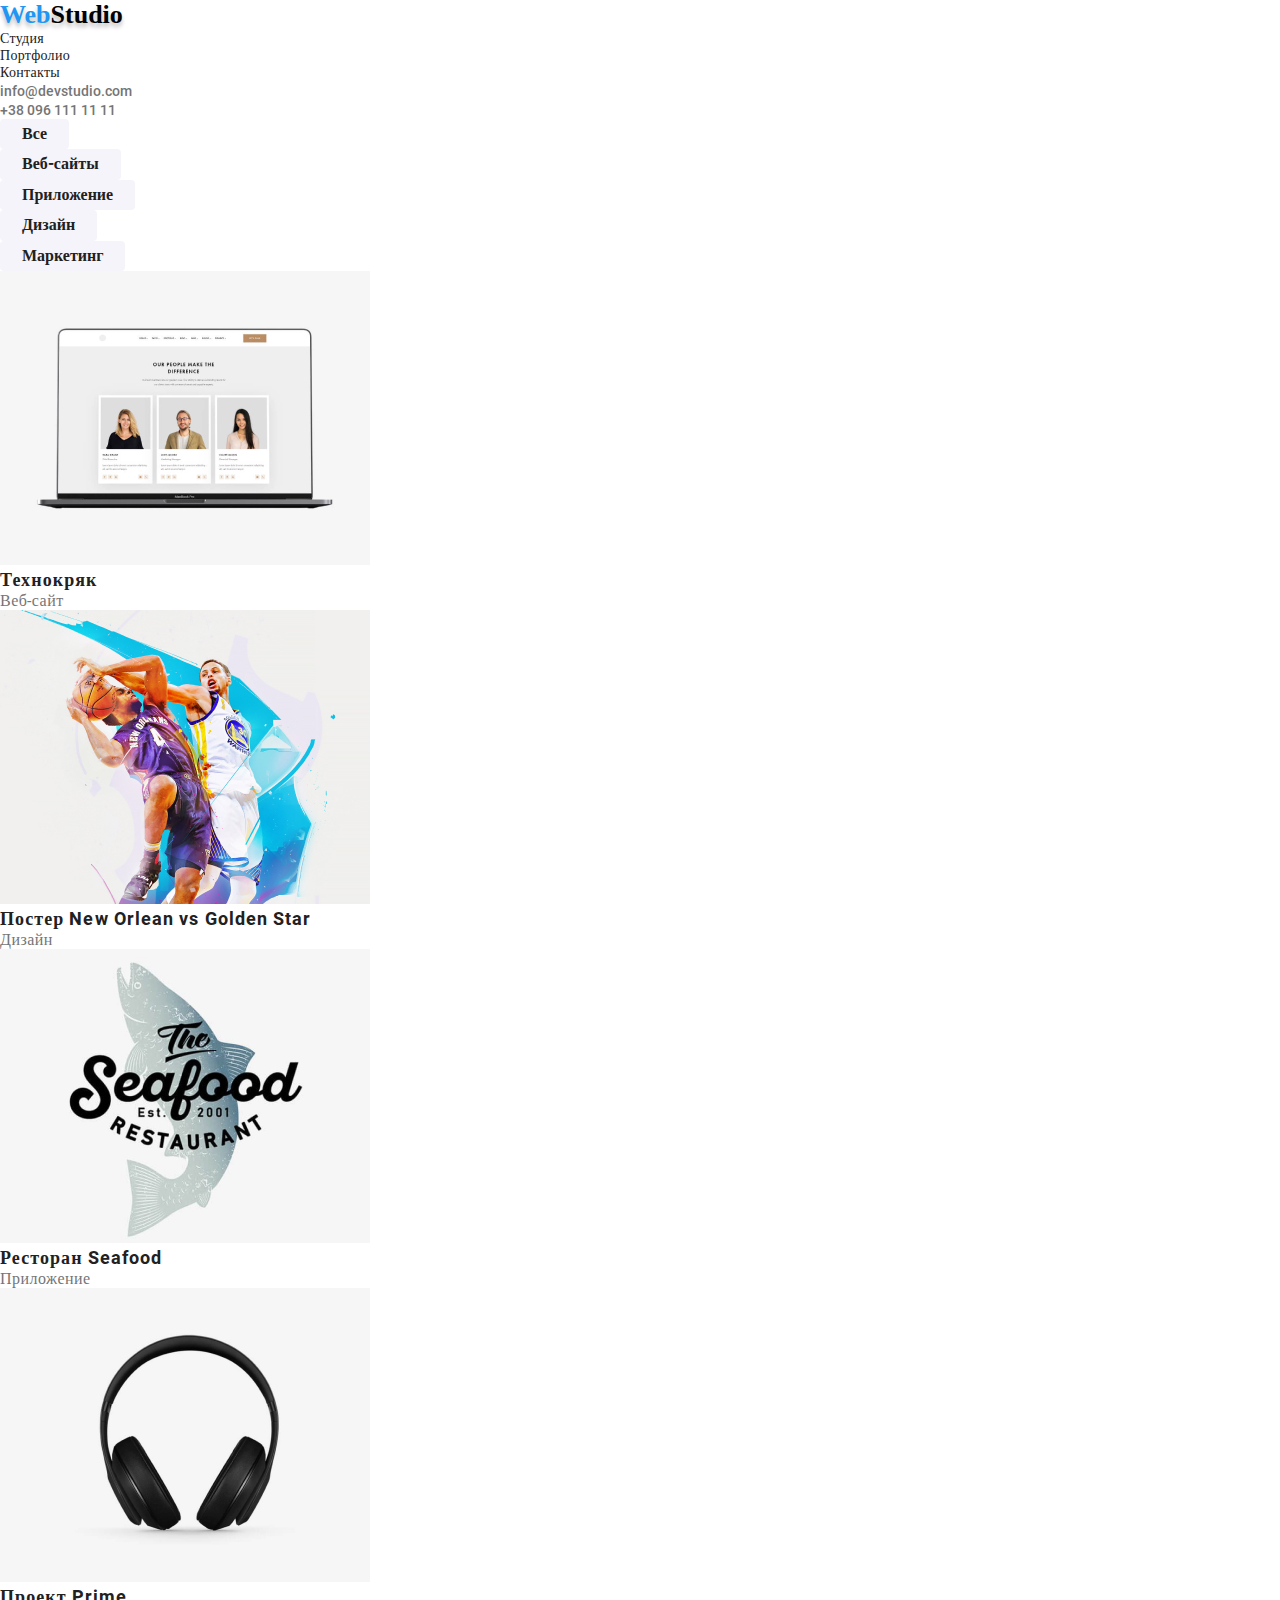
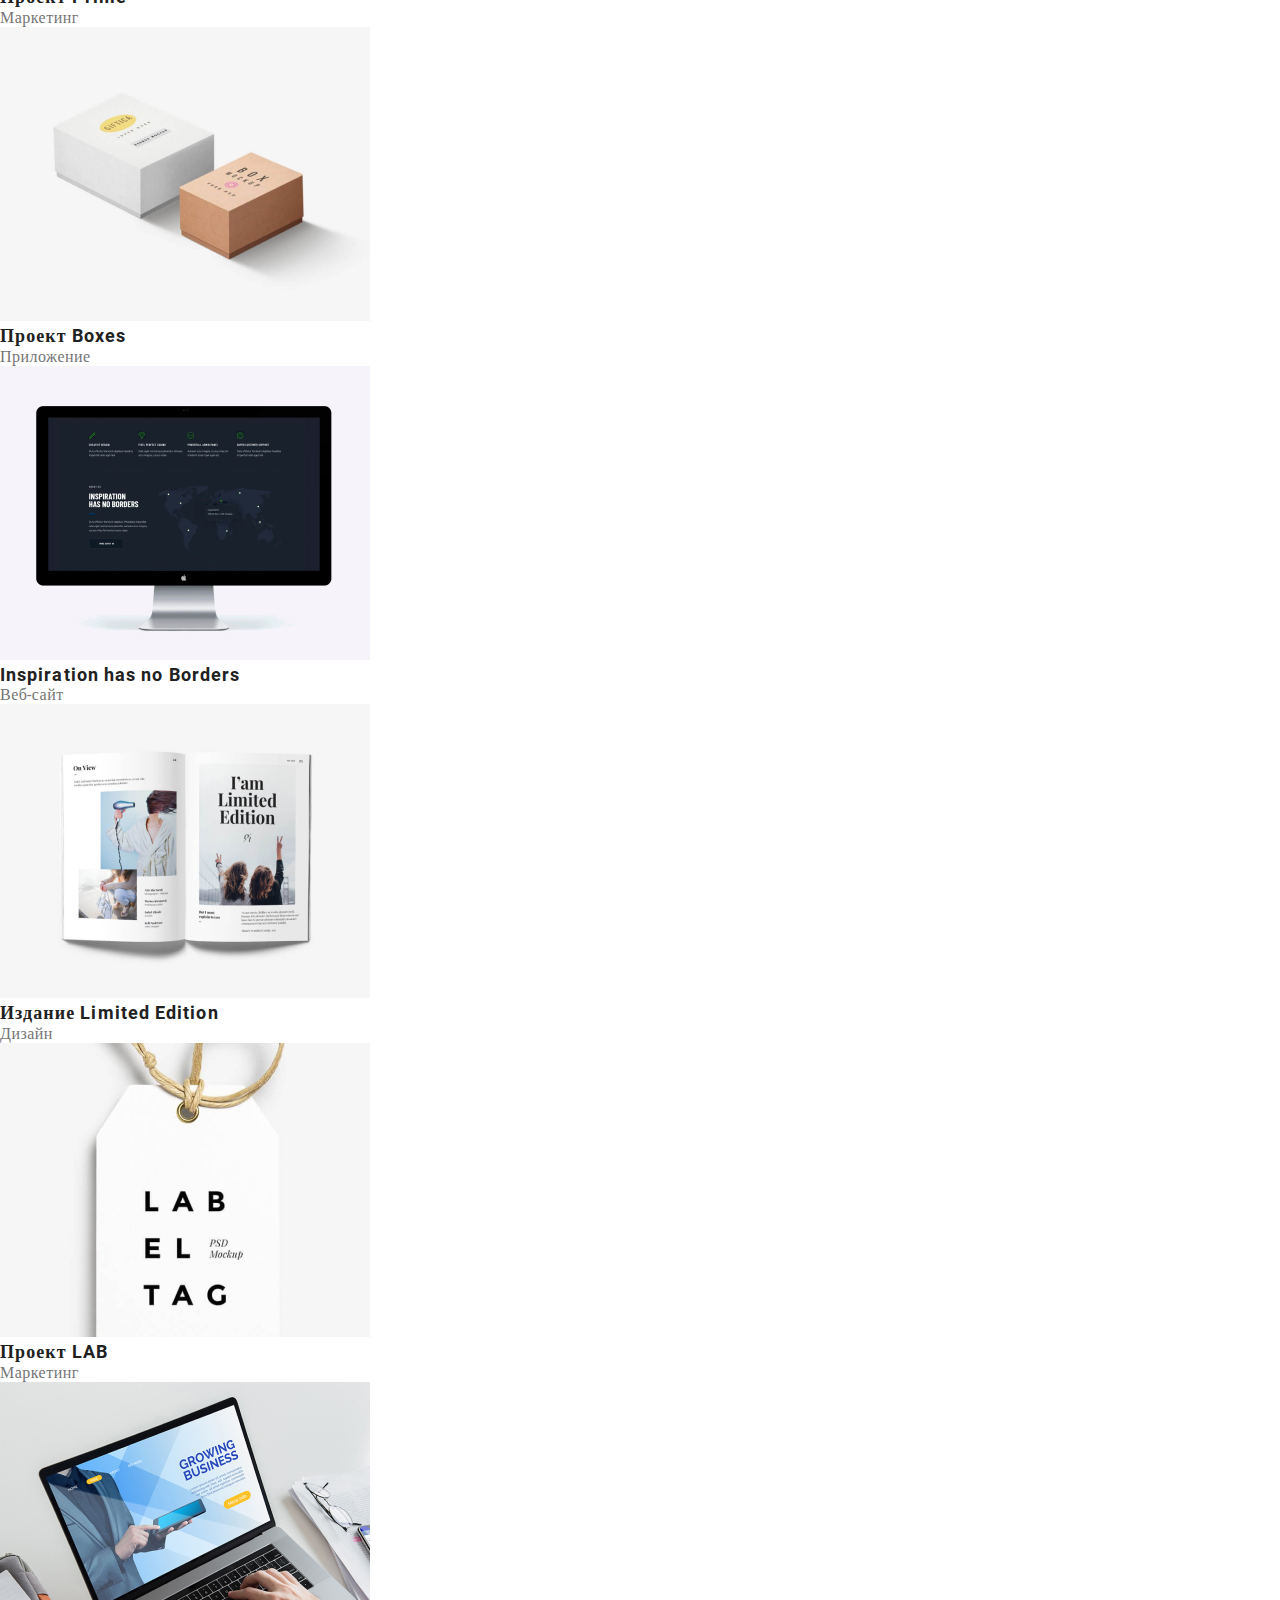
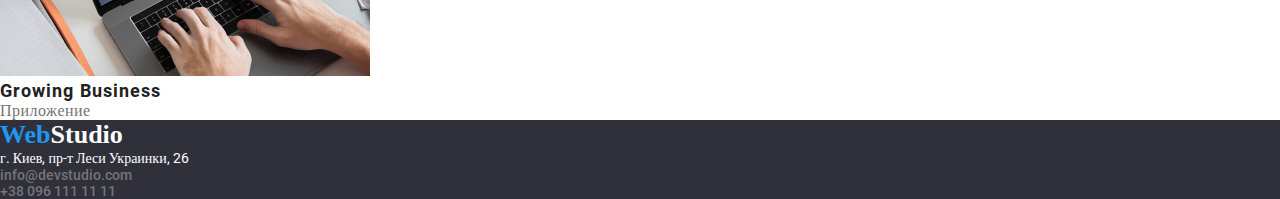
==== portfolio.html @ d51506f3 "Add HW2" ====
<!DOCTYPE html>
<html lang="ru">
	<head>
		<meta charset="UTF-8" />
		<meta name="viewport" content="width=device-width, initial-scale=1.0" />
		<title>Portfolio</title>
		<link rel="stylesheet" href="./css/normalize.css">
		<link rel="stylesheet" href="./css/styles.css">
	</head>
	<body>
		<!--Шапка-->
		<header class="header-content">
			<nav class="navigation">
				<a href="https://myaryhin0201.github.io/goit-markup-hw-02/" class="logo-title"><span class="logo">Web</span>Studio</a>
				<ul class="nav-list">
					<li><a href="https://myaryhin0201.github.io/goit-markup-hw-02/" class="nav-list-title">Студия</a></li>
					<li><a href="/portfolio.html" class="nav-list-title">Портфолио</a></li>
					<li><a href="https://myaryhin0201.github.io/goit-markup-hw-02/" class="nav-list-title">Контакты</a></li>
				</ul>
			</nav>
			<ul class="header-list">
				<li><a href="mailto:info@devstudio.com" class="header-list-contacts">info@devstudio.com</a></li>
				<li><a href="tel:+380961111111" class="header-list-contacts">+38 096 111 11 11</a></li>
			</ul>
		</header>
		<!--Главное-->
		<main class="main-portfolio">
            <section class="content-portfolio">
				<ul class="content-buttom">
					<ul>
						<li><button type="button" class="content-filter">Все</button></li>
						<li><button type="button" class="content-filter">Веб-сайты</button></li>
						<li><button type="button" class="content-filter">Приложение</button></li>
						<li><button type="button" class="content-filter">Дизайн</button></li>
						<li><button type="button" class="content-filter">Маркетинг</button></li>
					</ul>
				</ul>
            </section>
            <section class="example-work">
                <ul>
					<li><a href="https://myaryhin0201.github.io/goit-markup-hw-02/"><img src="./images/technokriak.jpg"
						 alt="Проект Технокряк" width="370"></a>
						<h2>Технокряк</h2>
						<p>Веб-сайт</p>
						</li>
					<li><a href="https://myaryhin0201.github.io/goit-markup-hw-02/"><img src="./images/goldenstar.jpg" 
						alt="Проект золотая звезда" width="370"></a>
						<h2>Постер New Orlean vs Golden Star</h2>
						<p>Дизайн</p>
					</li>
					<li><a href="https://myaryhin0201.github.io/goit-markup-hw-02/"><img src="./images/seafood.jpg" 
						alt="Проект Еда моря" width="370"></a>
						<h2>Ресторан Seafood</h2>
						<p>Приложение</p>
					</li>
					<li><a href="https://myaryhin0201.github.io/goit-markup-hw-02/"><img src="./images/prime.jpg" 
						alt="Проект простое число" width="370"></a>
						<h2>Проект Prime</h2>
						<p>Маркетинг</p>
					</li>
					<li><a href="https://myaryhin0201.github.io/goit-markup-hw-02/"><img src="./images/boxes.jpg" 
						alt="Проект коробки" width="370"></a>
						<h2>Проект Boxes</h2>
						<p>Приложение</p>
					</li>
					<li><a href="https://myaryhin0201.github.io/goit-markup-hw-02/"><img src="./images/bordersinspiration.jpg" 
						alt="Проект пограничное вдохновение" width="370"></a>
						<h2>Inspiration has no Borders</h2>
						<p>Веб-сайт</p>
					</li>
					<li><a href="https://myaryhin0201.github.io/goit-markup-hw-02/"><img src="./images/limitededition.jpg" 
						alt="Проект ограниченный выпуск" width="370"></a>
						<h2>Издание Limited Edition</h2>
						<p>Дизайн</p>
					</li>
					<li><a href="https://myaryhin0201.github.io/goit-markup-hw-02/"><img src="./images/lab.jpg" 
						alt="Проект Лаб" width="370"></a>
						<h2>Проект LAB</h2>
						<p>Маркетинг</p>
					</li>
					<li><a href="https://myaryhin0201.github.io/goit-markup-hw-02/"><img src="./images/growingbusiness.jpg" 
						alt="Проект растущий бизнес" width="370"></a>
						<h2>Growing Business</h2>
						<p>Приложение</p>
					</li>
                </ul>
            </section>
			
		</main>
		<!--Футер-->
		<footer class="footer">
			<a href="https://myaryhin0201.github.io/goit-markup-hw-02/" class="logo-title-footer"><span class="logo">Web</span>Studio</a>
			<address class="address">
				г. Киев, пр-т Леси Украинки, 26
			</address>
			<ul class="footer-list-contacts">
				<li><a href="mailto:info@devstudio.com" class="footer-list-contacts">info@devstudio.com</a></li>
				<li><a href="tel:+380961111111" class="footer-list-contacts">+38 096 111 11 11</a></li>
			</ul>
		</footer>
	</body>
</html>
---- css/styles.css ----
/* roboto-500 - latin */
@font-face {
    font-family: 'Roboto';
    font-style: normal;
    font-weight: 500;
    src: url('../fonts/roboto-v20-latin-500.eot'); /* IE9 Compat Modes */
    src: local('Roboto Medium'), local('Roboto-Medium'),
         url('../fonts/roboto-v20-latin-500.eot?#iefix') format('embedded-opentype'), /* IE6-IE8 */
         url('../fonts/roboto-v20-latin-500.woff2') format('woff2'), /* Super Modern Browsers */
         url('../fonts/roboto-v20-latin-500.woff') format('woff'), /* Modern Browsers */
         url('../fonts/roboto-v20-latin-500.ttf') format('truetype'), /* Safari, Android, iOS */
         url('../fonts/roboto-v20-latin-500.svg#Roboto') format('svg'); /* Legacy iOS */
}
  /* roboto-regular - latin */
  @font-face {
    font-family: 'Roboto';
    font-style: normal;
    font-weight: 400;
    src: url('../fonts/roboto-v20-latin-regular.eot'); /* IE9 Compat Modes */
    src: local('Roboto'), local('Roboto-Regular'),
         url('../fonts/roboto-v20-latin-regular.eot?#iefix') format('embedded-opentype'), /* IE6-IE8 */
         url('../fonts/roboto-v20-latin-regular.woff2') format('woff2'), /* Super Modern Browsers */
         url('../fonts/roboto-v20-latin-regular.woff') format('woff'), /* Modern Browsers */
         url('../fonts/roboto-v20-latin-regular.ttf') format('truetype'), /* Safari, Android, iOS */
         url('../fonts/roboto-v20-latin-regular.svg#Roboto') format('svg'); /* Legacy iOS */
}
  /* roboto-700 - latin */
  @font-face {
    font-family: 'Roboto';
    font-style: normal;
    font-weight: 700;
    src: url('../fonts/roboto-v20-latin-700.eot'); /* IE9 Compat Modes */
    src: local('Roboto Bold'), local('Roboto-Bold'),
         url('../fonts/roboto-v20-latin-700.eot?#iefix') format('embedded-opentype'), /* IE6-IE8 */
         url('../fonts/roboto-v20-latin-700.woff2') format('woff2'), /* Super Modern Browsers */
         url('../fonts/roboto-v20-latin-700.woff') format('woff'), /* Modern Browsers */
         url('../fonts/roboto-v20-latin-700.ttf') format('truetype'), /* Safari, Android, iOS */
         url('../fonts/roboto-v20-latin-700.svg#Roboto') format('svg'); /* Legacy iOS */
}
  /* roboto-900 - latin */
  @font-face {
    font-family: 'Roboto';
    font-style: normal;
    font-weight: 900;
    src: url('../fonts/roboto-v20-latin-900.eot'); /* IE9 Compat Modes */
    src: local('Roboto Black'), local('Roboto-Black'),
         url('../fonts/roboto-v20-latin-900.eot?#iefix') format('embedded-opentype'), /* IE6-IE8 */
         url('../fonts/roboto-v20-latin-900.woff2') format('woff2'), /* Super Modern Browsers */
         url('../fonts/roboto-v20-latin-900.woff') format('woff'), /* Modern Browsers */
         url('../fonts/roboto-v20-latin-900.ttf') format('truetype'), /* Safari, Android, iOS */
         url('../fonts/roboto-v20-latin-900.svg#Roboto') format('svg'); /* Legacy iOS */
} 
:root{
    --lightblue-color:#2196F3;
    --white-color:#FFFFFF;
    --gray-color:#757575;
    --main-color:#212121;
}
body { 
    font-family:'Roboto';
}

.logo-title {
    font-family: 'Raleway';
    text-shadow: 0px 4px 4px rgba(0, 0, 0, 0.25);
    color: #000000;
    font-weight: 700; 
    font-style:normal; 
    font-size: 26px;
}
.logo{
    font-family: 'Raleway';
    font-weight: 700;  
    font-size: 26px;
    font-style:normal;
    color:var(--lightblue-color);
}
.nav-list{
    font-weight: 500;
    font-size: 14px;
    font-style:normal;
    letter-spacing: 0.02em;
}
.nav-list-title {
    color: var(--main-color);
}
.nav-list-title:hover{
    color:var(--lightblue-color);
}
.header-list-contacts{
    font-style:normal;
    font-weight: 500;
    font-size: 14px;
    color: var(--gray-color);
}
.header-list-contacts:hover{
    color:var(--lightblue-color);
}
.main-section{
    background-color: #2F303A;
}
.main-section-title{
    color: var(--white-color);
    font-weight: 900;
    font-size: 44px;
    font-style:normal;
    letter-spacing: 0.1em;
}
.main-section-button{
    font-weight: 700;
    font-size: 16px;
    font-style:normal;
    background-color:var(--lightblue-color);
    color: var(--white-color);
    border: none;
    text-align: center;
    border-radius: 4px;
    padding: 10px 32px;
}
.main-section-button:hover{
    border-radius: 0px;
    padding: 11px 33px;
}
.container-about-title{
    display: none;
}
.container-about-list{
    list-style-type: none;
    font-size: 14px;
    font-style:normal;
    letter-spacing: 0.03em;
}
.container-about-list h3{
    font-weight: 700;
    font-style:normal;
    color: var(--main-color);
}
.container-about-list p{
    color: var(--gray-color);
    font-weight: 400;
    font-style:normal;
}
.container-wedoing-title{
    font-weight: 700;
    font-size: 36px;
    font-style:normal;
}
.container-wedoing-list{
    list-style-type: none;
}
.container-team{
    background-color: #F5F4FA;
}
.container-team-title{
    font-weight: 700;
    font-size: 36px;
    font-style:normal;
}
.container-team-list{
    letter-spacing: 0.03em;
}
.container-team-list h3{
    font-weight: 900;
    font-size: 16px;
    font-style:normal;
    color: var(--main-color);
}
.container-team-list p{
    font-weight: 400;
    font-size: 16px;
    font-style:normal;
    color: var(--gray-color);
}
.footer{
    background-color: #2F303A;
}
.address{
    color: var(--white-color);
    font-weight: 400;
    font-style:normal;
    font-size: 14px;
}
.logo-title-footer{
    font-family: 'Raleway';
    font-style:normal;
    color: var(--white-color);
    font-weight: 700;
    font-size: 26px;
}
.footer-list-contacts{
    font-style:normal;
    font-weight: 500;
    font-size: 14px;
    color: var(--gray-color);
}
.footer-list-contacts:hover{
    color:var(--lightblue-color);
}
.content-filter{
    font-weight: 700;
    font-size: 16px;
    font-style:normal;
    background-color: #F5F4FA;
    color: var(--main-color);
    border: none;
    text-align: center;
    border-radius: 4px;
    padding: 6px 22px;
}
.content-filter:hover{
    background-color: var(--lightblue-color);
    color: var(--white-color);
}
.example-work h2{
    font-style:normal;
    letter-spacing: 0.06em;
    font-weight: 700;
    font-size: 18px;
    color: var(--main-color);
}
.example-work p{
    font-style:normal;
    font-weight: 400;
    font-size: 16px;
    letter-spacing: 0.03em;
    color: var(--gray-color);
}
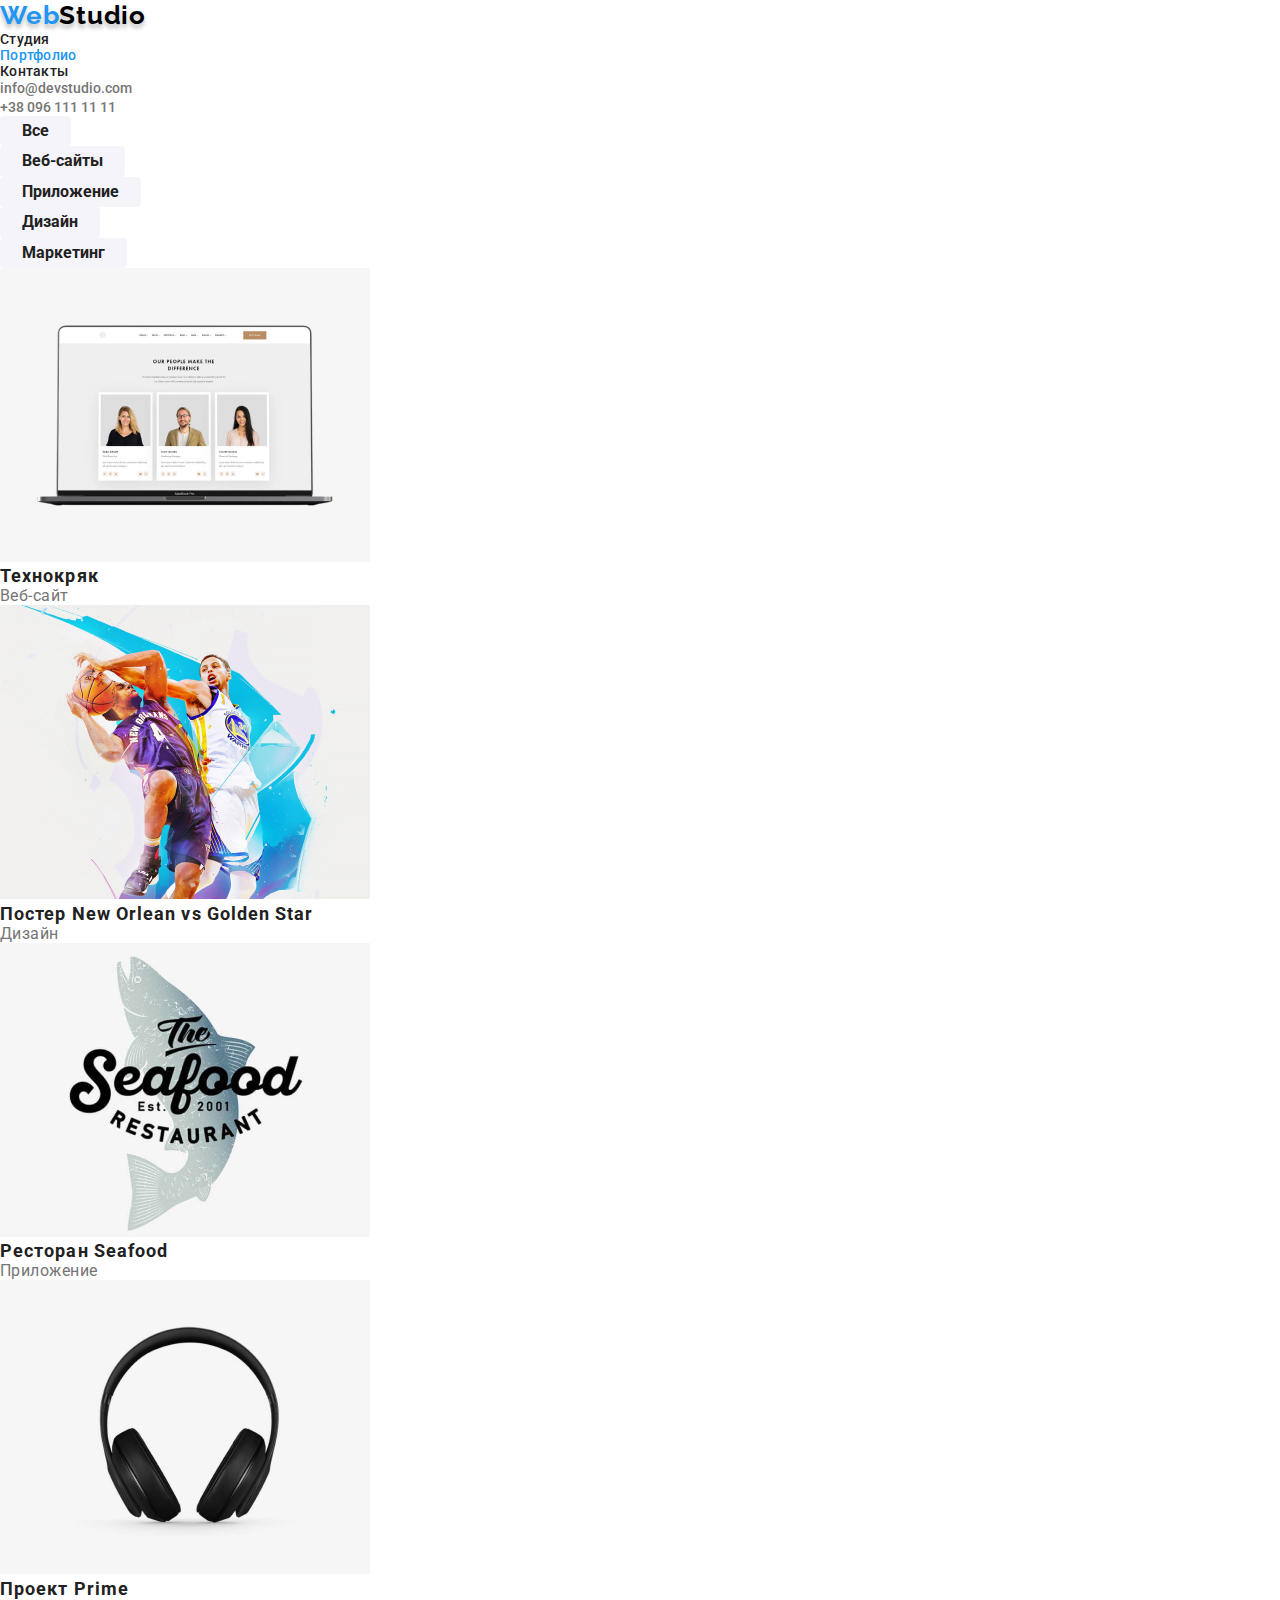
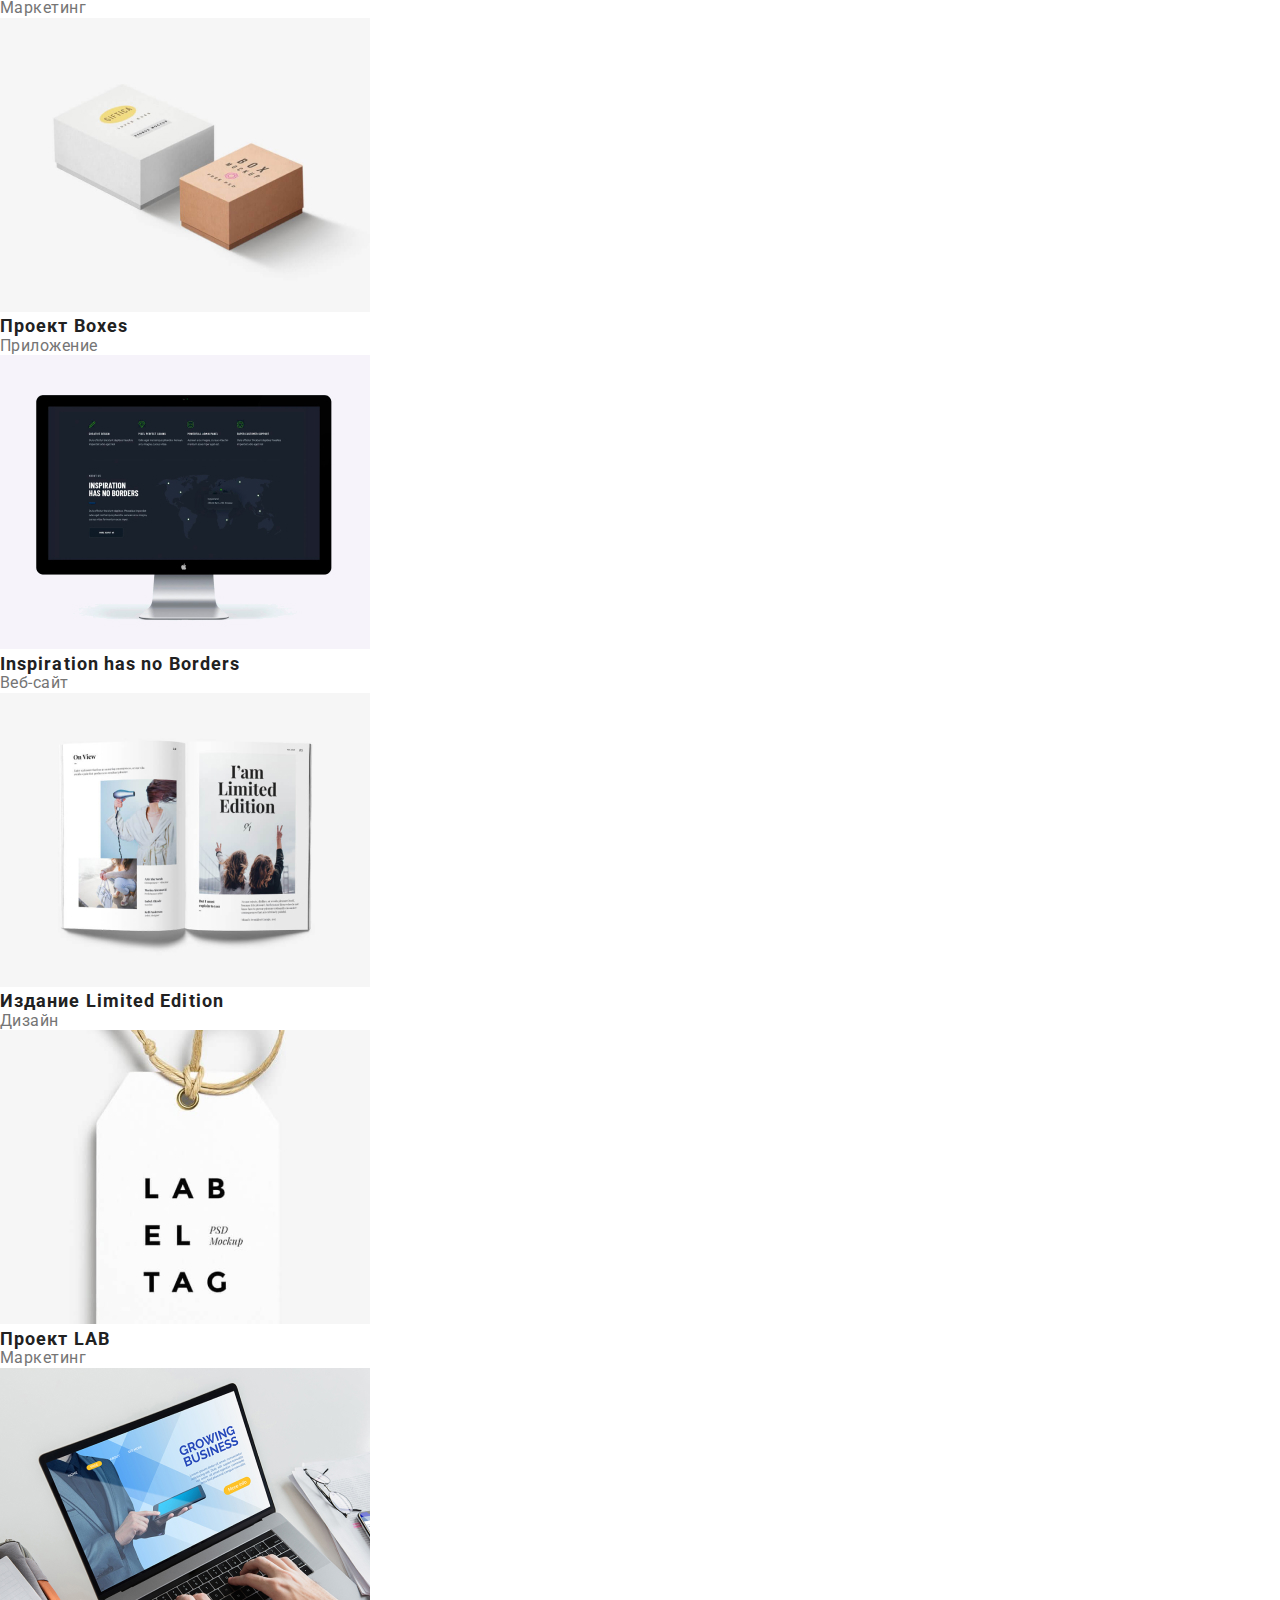
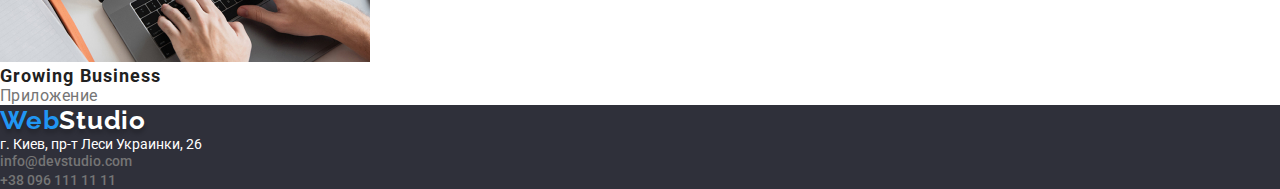
==== commit f772472c: "Add hw2" ====
--- a/portfolio.html
+++ b/portfolio.html
@@ -4,84 +4,112 @@
 		<meta charset="UTF-8" />
 		<meta name="viewport" content="width=device-width, initial-scale=1.0" />
 		<title>Portfolio</title>
+		<link rel="stylesheet" href="https://fonts.googleapis.com/css2?family=Raleway:wght@700&family=Roboto:wght@400;500;700;900&display=fallback">
 		<link rel="stylesheet" href="./css/normalize.css">
 		<link rel="stylesheet" href="./css/styles.css">
 	</head>
 	<body>
 		<!--Шапка-->
-		<header class="header-content">
-			<nav class="navigation">
+		<header>
+			<nav>
 				<a href="https://myaryhin0201.github.io/goit-markup-hw-02/" class="logo-title"><span class="logo">Web</span>Studio</a>
-				<ul class="nav-list">
-					<li><a href="https://myaryhin0201.github.io/goit-markup-hw-02/" class="nav-list-title">Студия</a></li>
-					<li><a href="/portfolio.html" class="nav-list-title">Портфолио</a></li>
-					<li><a href="https://myaryhin0201.github.io/goit-markup-hw-02/" class="nav-list-title">Контакты</a></li>
+				<ul class="site-nav">
+					<li><a href="./index.html" class="link">Студия</a></li>
+					<li><a href="./portfolio.html" class="link current">Портфолио</a></li>
+					<li><a href="./" class="link">Контакты</a></li>
 				</ul>
 			</nav>
-			<ul class="header-list">
-				<li><a href="mailto:info@devstudio.com" class="header-list-contacts">info@devstudio.com</a></li>
-				<li><a href="tel:+380961111111" class="header-list-contacts">+38 096 111 11 11</a></li>
+			<ul class="nav-list">
+				<li><a href="mailto:info@devstudio.com" class="contacts">info@devstudio.com</a></li>
+				<li><a href="tel:+380961111111" class="contacts">+38 096 111 11 11</a></li>
 			</ul>
 		</header>
 		<!--Главное-->
-		<main class="main-portfolio">
-            <section class="content-portfolio">
-				<ul class="content-buttom">
-					<ul>
-						<li><button type="button" class="content-filter">Все</button></li>
-						<li><button type="button" class="content-filter">Веб-сайты</button></li>
-						<li><button type="button" class="content-filter">Приложение</button></li>
-						<li><button type="button" class="content-filter">Дизайн</button></li>
-						<li><button type="button" class="content-filter">Маркетинг</button></li>
-					</ul>
+		<main>
+            <section class="section">
+				<h1 class="hidden-title">Портфолио фирмы</h1>
+				<ul class="filter">
+					<li><button type="button" class="button">Все</button></li>
+					<li><button type="button" class="button">Веб-сайты</button></li>
+					<li><button type="button" class="button">Приложение</button></li>
+					<li><button type="button" class="button">Дизайн</button></li>
+					<li><button type="button" class="button">Маркетинг</button></li>
 				</ul>
             </section>
-            <section class="example-work">
-                <ul>
+            <section class="section">
+                <ul class="work-list">
 					<li><a href="https://myaryhin0201.github.io/goit-markup-hw-02/"><img src="./images/technokriak.jpg"
-						 alt="Проект Технокряк" width="370"></a>
-						<h2>Технокряк</h2>
-						<p>Веб-сайт</p>
+						 alt="Проект Технокряк" width="370">
+							<h2 class="title">Технокряк</h2>
+							<p class="text">Веб-сайт</p>
+							<p class="text-onthe">Технокряк это современная площадка распространения коронавируса. Компании используют эту платформу 
+								для цифрового шпионажа и атак на защищённые сервера конкурентов</p>
+						</a>
 						</li>
 					<li><a href="https://myaryhin0201.github.io/goit-markup-hw-02/"><img src="./images/goldenstar.jpg" 
-						alt="Проект золотая звезда" width="370"></a>
-						<h2>Постер New Orlean vs Golden Star</h2>
-						<p>Дизайн</p>
+						alt="Проект золотая звезда" width="370">
+							<h2 class="title">Постер New Orlean vs Golden Star</h2>
+							<p class="text">Дизайн</p>
+							<p class="text-onthe">Технокряк это современная площадка распространения коронавируса. Компании используют эту платформу 
+								для цифрового шпионажа и атак на защищённые сервера конкурентов</p>
+						</a>
 					</li>
 					<li><a href="https://myaryhin0201.github.io/goit-markup-hw-02/"><img src="./images/seafood.jpg" 
-						alt="Проект Еда моря" width="370"></a>
-						<h2>Ресторан Seafood</h2>
-						<p>Приложение</p>
+						alt="Проект Еда моря" width="370">
+							<h2 class="title">Ресторан Seafood</h2>
+							<p class="text">Приложение</p>
+							<p class="text-onthe">Технокряк это современная площадка распространения коронавируса. Компании используют эту платформу 
+								для цифрового шпионажа и атак на защищённые сервера конкурентов</p>
+						</a>
 					</li>
 					<li><a href="https://myaryhin0201.github.io/goit-markup-hw-02/"><img src="./images/prime.jpg" 
-						alt="Проект простое число" width="370"></a>
-						<h2>Проект Prime</h2>
-						<p>Маркетинг</p>
+						alt="Проект простое число" width="370">
+						<h2 class="title">Проект Prime</h2>
+						<p class="text">Маркетинг</p>
+						<p class="text-onthe">Технокряк это современная площадка распространения коронавируса. Компании используют эту платформу 
+								для цифрового шпионажа и атак на защищённые сервера конкурентов</p>
+						</a>
 					</li>
-					<li><a href="https://myaryhin0201.github.io/goit-markup-hw-02/"><img src="./images/boxes.jpg" 
-						alt="Проект коробки" width="370"></a>
-						<h2>Проект Boxes</h2>
-						<p>Приложение</p>
+					<li>
+						<a href="https://myaryhin0201.github.io/goit-markup-hw-02/"><img src="./images/boxes.jpg" 
+						alt="Проект коробки" width="370">
+							<h2 class="title">Проект Boxes</h2>
+							<p class="text">Приложение</p>
+							<p class="text-onthe">Технокряк это современная площадка распространения коронавируса. Компании используют эту платформу 
+								для цифрового шпионажа и атак на защищённые сервера конкурентов</p>
+						</a>
 					</li>
 					<li><a href="https://myaryhin0201.github.io/goit-markup-hw-02/"><img src="./images/bordersinspiration.jpg" 
-						alt="Проект пограничное вдохновение" width="370"></a>
-						<h2>Inspiration has no Borders</h2>
-						<p>Веб-сайт</p>
+						alt="Проект пограничное вдохновение" width="370">
+							<h2 class="title">Inspiration has no Borders</h2>
+							<p class="text">Веб-сайт</p>
+							<p class="text-onthe">Технокряк это современная площадка распространения коронавируса. Компании используют эту платформу 
+								для цифрового шпионажа и атак на защищённые сервера конкурентов</p>
+						</a>
 					</li>
 					<li><a href="https://myaryhin0201.github.io/goit-markup-hw-02/"><img src="./images/limitededition.jpg" 
-						alt="Проект ограниченный выпуск" width="370"></a>
-						<h2>Издание Limited Edition</h2>
-						<p>Дизайн</p>
+						alt="Проект ограниченный выпуск" width="370">
+							<h2 class="title">Издание Limited Edition</h2>
+							<p class="text">Дизайн</p>
+							<p class="text-onthe">Технокряк это современная площадка распространения коронавируса. Компании используют эту платформу 
+								для цифрового шпионажа и атак на защищённые сервера конкурентов</p>
+						</a>
 					</li>
 					<li><a href="https://myaryhin0201.github.io/goit-markup-hw-02/"><img src="./images/lab.jpg" 
-						alt="Проект Лаб" width="370"></a>
-						<h2>Проект LAB</h2>
-						<p>Маркетинг</p>
+						alt="Проект Лаб" width="370">
+							<h2 class="title">Проект LAB</h2>
+							<p class="text">Маркетинг</p>
+							<p class="text-onthe">Технокряк это современная площадка распространения коронавируса. Компании используют эту платформу 
+								для цифрового шпионажа и атак на защищённые сервера конкурентов</p>
+						</a>
 					</li>
 					<li><a href="https://myaryhin0201.github.io/goit-markup-hw-02/"><img src="./images/growingbusiness.jpg" 
-						alt="Проект растущий бизнес" width="370"></a>
-						<h2>Growing Business</h2>
-						<p>Приложение</p>
+						alt="Проект растущий бизнес" width="370">
+							<h2 class="title">Growing Business</h2>
+							<p class="text">Приложение</p>
+							<p class="text-onthe">Технокряк это современная площадка распространения коронавируса. Компании используют эту платформу 
+								для цифрового шпионажа и атак на защищённые сервера конкурентов</p>
+						</a>
 					</li>
                 </ul>
             </section>
@@ -89,13 +117,13 @@
 		</main>
 		<!--Футер-->
 		<footer class="footer">
-			<a href="https://myaryhin0201.github.io/goit-markup-hw-02/" class="logo-title-footer"><span class="logo">Web</span>Studio</a>
+			<a href="./index.html" class="logo-title"><span class="logo">Web</span>Studio</a>
 			<address class="address">
 				г. Киев, пр-т Леси Украинки, 26
 			</address>
-			<ul class="footer-list-contacts">
-				<li><a href="mailto:info@devstudio.com" class="footer-list-contacts">info@devstudio.com</a></li>
-				<li><a href="tel:+380961111111" class="footer-list-contacts">+38 096 111 11 11</a></li>
+			<ul class="nav-list">
+				<li><a href="mailto:info@devstudio.com" class="contacts">info@devstudio.com</a></li>
+				<li><a href="tel:+380961111111" class="contacts">+38 096 111 11 11</a></li>
 			</ul>
 		</footer>
 	</body>
--- a/css/styles.css
+++ b/css/styles.css
@@ -1,227 +1,171 @@
-/* roboto-500 - latin */
-@font-face {
-    font-family: 'Roboto';
-    font-style: normal;
-    font-weight: 500;
-    src: url('../fonts/roboto-v20-latin-500.eot'); /* IE9 Compat Modes */
-    src: local('Roboto Medium'), local('Roboto-Medium'),
-         url('../fonts/roboto-v20-latin-500.eot?#iefix') format('embedded-opentype'), /* IE6-IE8 */
-         url('../fonts/roboto-v20-latin-500.woff2') format('woff2'), /* Super Modern Browsers */
-         url('../fonts/roboto-v20-latin-500.woff') format('woff'), /* Modern Browsers */
-         url('../fonts/roboto-v20-latin-500.ttf') format('truetype'), /* Safari, Android, iOS */
-         url('../fonts/roboto-v20-latin-500.svg#Roboto') format('svg'); /* Legacy iOS */
-}
-  /* roboto-regular - latin */
-  @font-face {
-    font-family: 'Roboto';
-    font-style: normal;
-    font-weight: 400;
-    src: url('../fonts/roboto-v20-latin-regular.eot'); /* IE9 Compat Modes */
-    src: local('Roboto'), local('Roboto-Regular'),
-         url('../fonts/roboto-v20-latin-regular.eot?#iefix') format('embedded-opentype'), /* IE6-IE8 */
-         url('../fonts/roboto-v20-latin-regular.woff2') format('woff2'), /* Super Modern Browsers */
-         url('../fonts/roboto-v20-latin-regular.woff') format('woff'), /* Modern Browsers */
-         url('../fonts/roboto-v20-latin-regular.ttf') format('truetype'), /* Safari, Android, iOS */
-         url('../fonts/roboto-v20-latin-regular.svg#Roboto') format('svg'); /* Legacy iOS */
-}
-  /* roboto-700 - latin */
-  @font-face {
-    font-family: 'Roboto';
-    font-style: normal;
-    font-weight: 700;
-    src: url('../fonts/roboto-v20-latin-700.eot'); /* IE9 Compat Modes */
-    src: local('Roboto Bold'), local('Roboto-Bold'),
-         url('../fonts/roboto-v20-latin-700.eot?#iefix') format('embedded-opentype'), /* IE6-IE8 */
-         url('../fonts/roboto-v20-latin-700.woff2') format('woff2'), /* Super Modern Browsers */
-         url('../fonts/roboto-v20-latin-700.woff') format('woff'), /* Modern Browsers */
-         url('../fonts/roboto-v20-latin-700.ttf') format('truetype'), /* Safari, Android, iOS */
-         url('../fonts/roboto-v20-latin-700.svg#Roboto') format('svg'); /* Legacy iOS */
-}
-  /* roboto-900 - latin */
-  @font-face {
-    font-family: 'Roboto';
-    font-style: normal;
-    font-weight: 900;
-    src: url('../fonts/roboto-v20-latin-900.eot'); /* IE9 Compat Modes */
-    src: local('Roboto Black'), local('Roboto-Black'),
-         url('../fonts/roboto-v20-latin-900.eot?#iefix') format('embedded-opentype'), /* IE6-IE8 */
-         url('../fonts/roboto-v20-latin-900.woff2') format('woff2'), /* Super Modern Browsers */
-         url('../fonts/roboto-v20-latin-900.woff') format('woff'), /* Modern Browsers */
-         url('../fonts/roboto-v20-latin-900.ttf') format('truetype'), /* Safari, Android, iOS */
-         url('../fonts/roboto-v20-latin-900.svg#Roboto') format('svg'); /* Legacy iOS */
-} 
 :root{
     --lightblue-color:#2196F3;
     --white-color:#FFFFFF;
-    --gray-color:#757575;
-    --main-color:#212121;
+    --second-text-color:#757575;
+    --main-text-color:#212121;
+    --back-color:#2F303A;
+    --lightgray-color:#F5F4FA;
+    --black-color:#000000;
 }
 body { 
-    font-family:'Roboto';
+    font-family: 'Roboto', sans-serif;
+    font-weight: 400;
+    color: var(--main-text-color);
+    background-color:var(--white-color);
 }
+.logo-title{
+    font-family: 'Raleway', sans-serif;
+    color: var(--black-color);
+    font-weight: 700;
+    font-size: 26px;
+    line-height: 1.19;
+    letter-spacing: 0.03em;
 
-.logo-title {
-    font-family: 'Raleway';
     text-shadow: 0px 4px 4px rgba(0, 0, 0, 0.25);
-    color: #000000;
-    font-weight: 700; 
-    font-style:normal; 
-    font-size: 26px;
 }
 .logo{
-    font-family: 'Raleway';
-    font-weight: 700;  
-    font-size: 26px;
-    font-style:normal;
     color:var(--lightblue-color);
 }
-.nav-list{
+.site-nav{
     font-weight: 500;
     font-size: 14px;
-    font-style:normal;
     letter-spacing: 0.02em;
 }
-.nav-list-title {
-    color: var(--main-color);
+.site-nav .link {
+    color: var(--main-text-color);
 }
-.nav-list-title:hover{
+.site-nav .link.current{
     color:var(--lightblue-color);
 }
-.header-list-contacts{
-    font-style:normal;
+.site-nav .link:hover, 
+.site-nav .link:focus{
+    color:var(--lightblue-color);
+}
+.nav-list .contacts{
     font-weight: 500;
     font-size: 14px;
-    color: var(--gray-color);
+    color: var(--second-text-color);
 }
-.header-list-contacts:hover{
+.nav-list .contacts:hover, .nav-list .contacts:focus{
     color:var(--lightblue-color);
 }
-.main-section{
-    background-color: #2F303A;
+.hero{
+    background-color: var(--back-color);
 }
-.main-section-title{
+.hero .title{
     color: var(--white-color);
     font-weight: 900;
     font-size: 44px;
-    font-style:normal;
-    letter-spacing: 0.1em;
+    line-height: 1.36;
+    letter-spacing: 0.06em;
+    text-align: center;
+    text-transform: uppercase;
 }
-.main-section-button{
+.hero .button{
+    font-family: inherit;
     font-weight: 700;
     font-size: 16px;
-    font-style:normal;
+    line-height: 1.86;
+    color: var(--white-color);
+    text-align: center;
+
     background-color:var(--lightblue-color);
-    color: var(--white-color);
     border: none;
-    text-align: center;
     border-radius: 4px;
     padding: 10px 32px;
 }
-.main-section-button:hover{
+.hero .button:hover, .hero .button:focus{
     border-radius: 0px;
     padding: 11px 33px;
 }
-.container-about-title{
+.hidden-title {
     display: none;
 }
-.container-about-list{
-    list-style-type: none;
-    font-size: 14px;
-    font-style:normal;
+.section-list{
     letter-spacing: 0.03em;
 }
-.container-about-list h3{
+.section-list .title{
     font-weight: 700;
-    font-style:normal;
-    color: var(--main-color);
+    font-size: 14px;
+    line-height: 1.14;
+    color: var(--main-text-color);
+
+    text-transform: uppercase;
 }
-.container-about-list p{
-    color: var(--gray-color);
-    font-weight: 400;
-    font-style:normal;
+.section-list .text{
+    font-size: 14px;
+    line-height: 1.71;
+    color: var(--second-text-color);
 }
-.container-wedoing-title{
+.section-title{
     font-weight: 700;
     font-size: 36px;
-    font-style:normal;
+    line-height: 1.17;
+    letter-spacing: 0.03em;
+    text-align: center;
 }
-.container-wedoing-list{
-    list-style-type: none;
+.section.team{
+    background-color: var(--lightgray-color);
 }
-.container-team{
-    background-color: #F5F4FA;
-}
-.container-team-title{
-    font-weight: 700;
-    font-size: 36px;
-    font-style:normal;
-}
-.container-team-list{
+.team-list{
     letter-spacing: 0.03em;
 }
-.container-team-list h3{
-    font-weight: 900;
+.team-list .title{
+    font-weight: 500;
     font-size: 16px;
-    font-style:normal;
-    color: var(--main-color);
+    color: var(--main-text-color);
 }
-.container-team-list p{
-    font-weight: 400;
+.team-list .text{
     font-size: 16px;
-    font-style:normal;
-    color: var(--gray-color);
+    color: var(--second-text-color);
 }
 .footer{
-    background-color: #2F303A;
+    background-color: var(--back-color);
 }
-.address{
+.address{    
+    font-style: normal;
+    font-size: 14px;
     color: var(--white-color);
-    font-weight: 400;
-    font-style:normal;
-    font-size: 14px;
 }
-.logo-title-footer{
-    font-family: 'Raleway';
-    font-style:normal;
+.footer .logo-title{
+    font-family: 'Raleway', sans-serif;
+    font-weight: 700;
+    line-height: 1.19;
+    font-size: 26px;
+    letter-spacing: 0.03em;
     color: var(--white-color);
-    font-weight: 700;
-    font-size: 26px;
 }
-.footer-list-contacts{
-    font-style:normal;
-    font-weight: 500;
-    font-size: 14px;
-    color: var(--gray-color);
-}
-.footer-list-contacts:hover{
-    color:var(--lightblue-color);
-}
-.content-filter{
+.filter .button{
+    font-family: inherit;
     font-weight: 700;
     font-size: 16px;
-    font-style:normal;
-    background-color: #F5F4FA;
-    color: var(--main-color);
+    text-align: center;
+    color: var(--main-text-color);
+
+    background-color: var(--lightgray-color);
     border: none;
-    text-align: center;
     border-radius: 4px;
     padding: 6px 22px;
 }
-.content-filter:hover{
+.filter .button:hover, .filter .button:focus{
     background-color: var(--lightblue-color);
     color: var(--white-color);
 }
-.example-work h2{
-    font-style:normal;
+.work-list .title{
     letter-spacing: 0.06em;
     font-weight: 700;
     font-size: 18px;
-    color: var(--main-color);
+    color: var(--main-text-color);
 }
-.example-work p{
-    font-style:normal;
-    font-weight: 400;
+.work-list .text{
     font-size: 16px;
     letter-spacing: 0.03em;
-    color: var(--gray-color);
+    color: var(--second-text-color);
 }
+.work-list .text-onthe{
+    font-size: 18px;
+    letter-spacing: 0.03em;
+    color: var(--white-color);
+
+    display: none;
+}
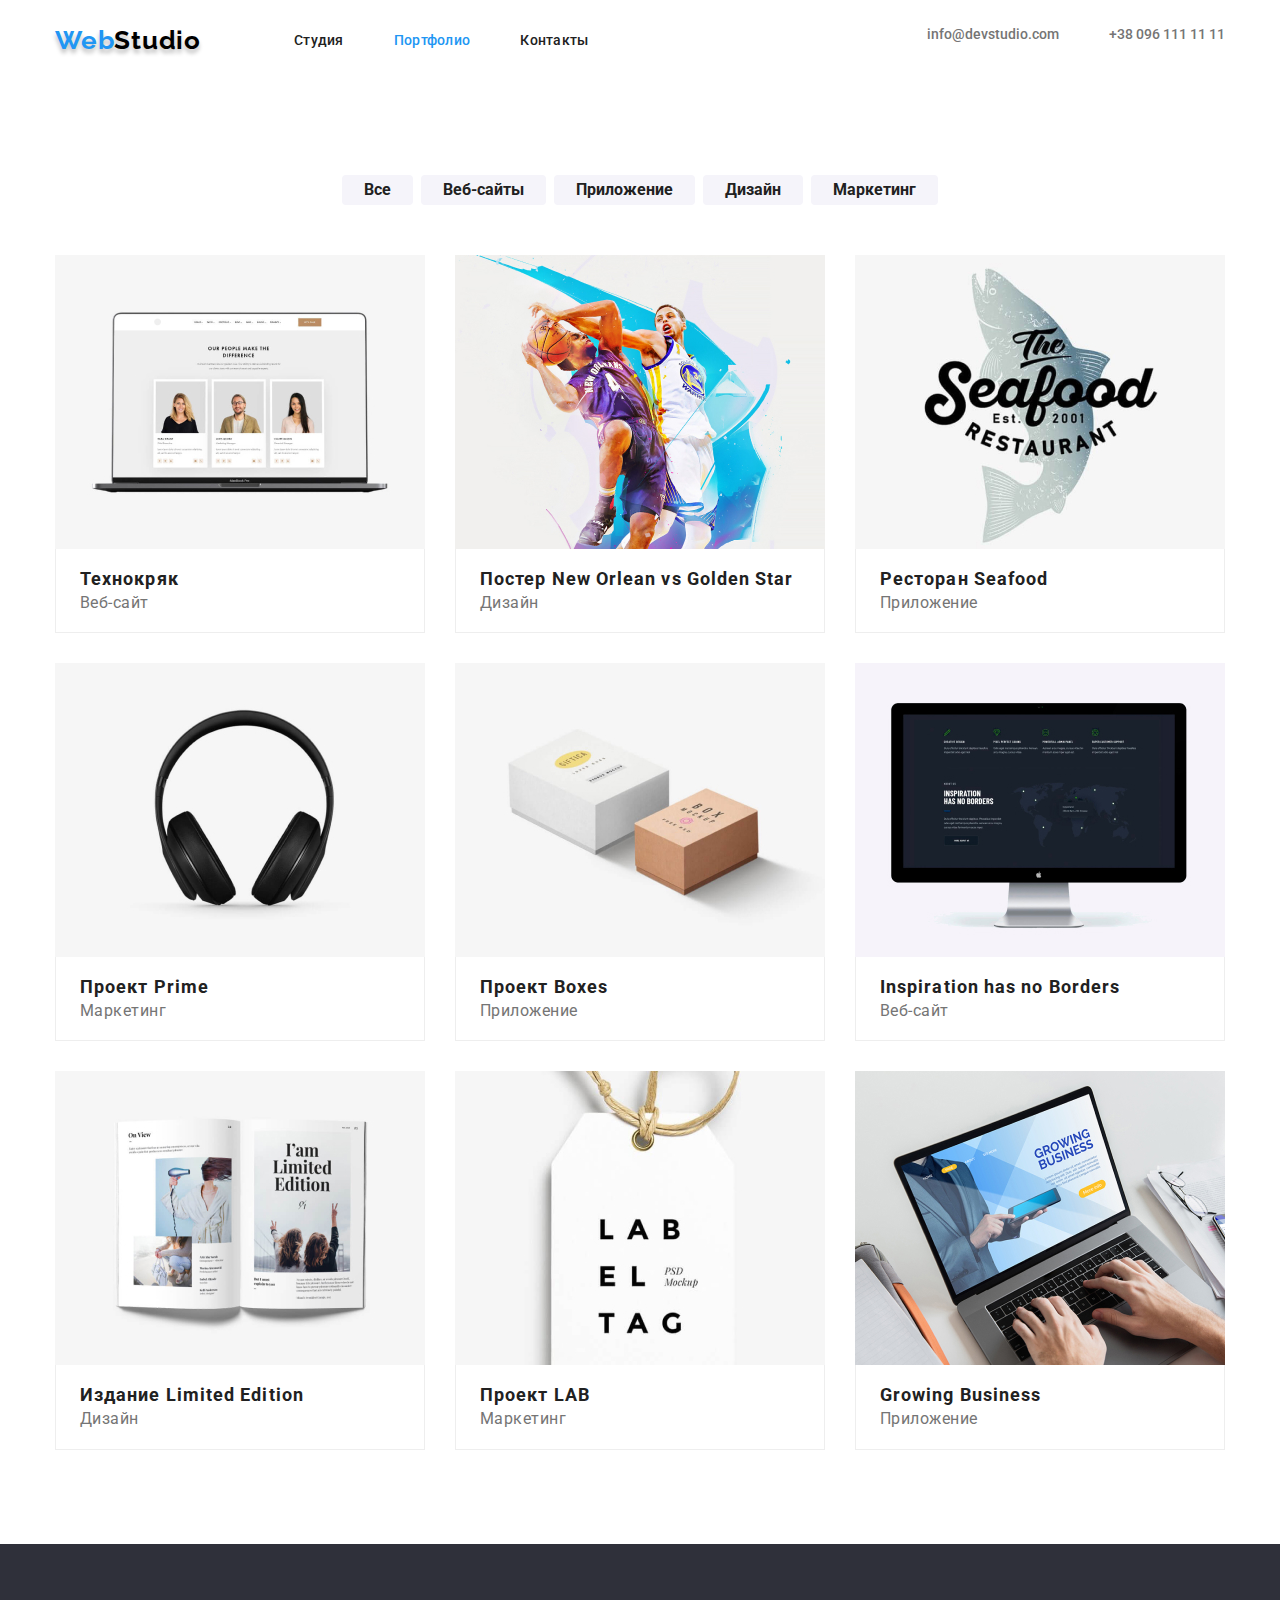
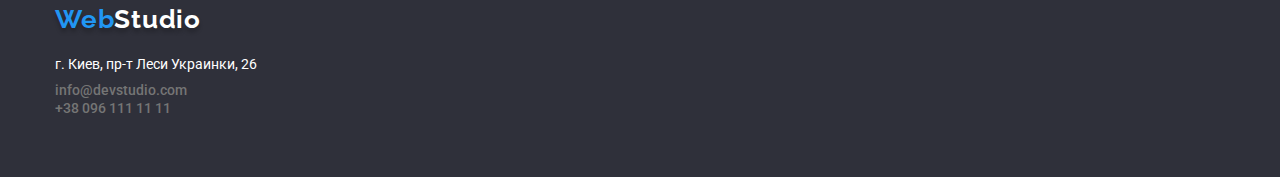
==== commit 7706d3e5: "Add css to portfolio and change html" ====
--- a/portfolio.html
+++ b/portfolio.html
@@ -10,121 +10,153 @@
 	</head>
 	<body>
 		<!--Шапка-->
-		<header>
-			<nav>
-				<a href="https://myaryhin0201.github.io/goit-markup-hw-02/" class="logo-title"><span class="logo">Web</span>Studio</a>
-				<ul class="site-nav">
-					<li><a href="./index.html" class="link">Студия</a></li>
-					<li><a href="./portfolio.html" class="link current">Портфолио</a></li>
-					<li><a href="./" class="link">Контакты</a></li>
+		<header class="page-header">
+			<div class="container flexbox">
+				<nav class="nav">
+					<a href="https://myaryhin0201.github.io/goit-markup-hw-02/" class="logo-title"><span class="logo">Web</span>Studio</a>
+					<ul class="site-nav">
+						<li class="site-item"><a href="./index.html" class="link">Студия</a></li>
+						<li class="site-item"><a href="./portfolio.html" class="link current">Портфолио</a></li>
+						<li class="site-item"><a href="./" class="link">Контакты</a></li>
+					</ul>
+				</nav>
+				<ul class="contacts-list">
+					<li class="contacts-item"><a href="mailto:info@devstudio.com" class="contacts">info@devstudio.com</a></li>
+					<li class="contacts-item"><a href="tel:+380961111111" class="contacts">+38 096 111 11 11</a></li>
 				</ul>
-			</nav>
-			<ul class="nav-list">
-				<li><a href="mailto:info@devstudio.com" class="contacts">info@devstudio.com</a></li>
-				<li><a href="tel:+380961111111" class="contacts">+38 096 111 11 11</a></li>
-			</ul>
+			</div>
 		</header>
 		<!--Главное-->
 		<main>
-            <section class="section">
-				<h1 class="hidden-title">Портфолио фирмы</h1>
-				<ul class="filter">
-					<li><button type="button" class="button">Все</button></li>
-					<li><button type="button" class="button">Веб-сайты</button></li>
-					<li><button type="button" class="button">Приложение</button></li>
-					<li><button type="button" class="button">Дизайн</button></li>
-					<li><button type="button" class="button">Маркетинг</button></li>
-				</ul>
+            <section class="section filt">
+				<div class="container">
+					<h1 class="title hidden">Портфолио фирмы</h1>
+					<ul class="filter flexbox">
+						<li class="filter-item"><button type="button" class="button">Все</button></li>
+						<li class="filter-item"><button type="button" class="button">Веб-сайты</button></li>
+						<li class="filter-item"><button type="button" class="button">Приложение</button></li>
+						<li class="filter-item"><button type="button" class="button">Дизайн</button></li>
+						<li class="filter-item"><button type="button" class="button">Маркетинг</button></li>
+					</ul>
+			</div>
             </section>
             <section class="section">
-                <ul class="work-list">
-					<li><a href="https://myaryhin0201.github.io/goit-markup-hw-02/"><img src="./images/technokriak.jpg"
+				<div class="container">
+                <ul class="gallery-list flexbox">
+					<li class="gallery-item"><a href="https://myaryhin0201.github.io/goit-markup-hw-02/"><img src="./images/technokriak.jpg"
 						 alt="Проект Технокряк" width="370">
+						 <div class="card-content">
 							<h2 class="title">Технокряк</h2>
 							<p class="text">Веб-сайт</p>
 							<p class="text-onthe">Технокряк это современная площадка распространения коронавируса. Компании используют эту платформу 
 								для цифрового шпионажа и атак на защищённые сервера конкурентов</p>
-						</a>
+							</div>
+							</a>
 						</li>
-					<li><a href="https://myaryhin0201.github.io/goit-markup-hw-02/"><img src="./images/goldenstar.jpg" 
+					<li class="gallery-item"><a href="https://myaryhin0201.github.io/goit-markup-hw-02/"><img src="./images/goldenstar.jpg" 
 						alt="Проект золотая звезда" width="370">
+						<div class="card-content">
 							<h2 class="title">Постер New Orlean vs Golden Star</h2>
 							<p class="text">Дизайн</p>
 							<p class="text-onthe">Технокряк это современная площадка распространения коронавируса. Компании используют эту платформу 
 								для цифрового шпионажа и атак на защищённые сервера конкурентов</p>
+							</div>
 						</a>
 					</li>
-					<li><a href="https://myaryhin0201.github.io/goit-markup-hw-02/"><img src="./images/seafood.jpg" 
+					<li class="gallery-item">
+						<a href="https://myaryhin0201.github.io/goit-markup-hw-02/"><img src="./images/seafood.jpg" 
 						alt="Проект Еда моря" width="370">
+						<div class="card-content">
 							<h2 class="title">Ресторан Seafood</h2>
 							<p class="text">Приложение</p>
 							<p class="text-onthe">Технокряк это современная площадка распространения коронавируса. Компании используют эту платформу 
 								для цифрового шпионажа и атак на защищённые сервера конкурентов</p>
+						</div>
 						</a>
 					</li>
-					<li><a href="https://myaryhin0201.github.io/goit-markup-hw-02/"><img src="./images/prime.jpg" 
+					<li class="gallery-item">
+						<a href="https://myaryhin0201.github.io/goit-markup-hw-02/"><img src="./images/prime.jpg" 
 						alt="Проект простое число" width="370">
+						<div class="card-content">
 						<h2 class="title">Проект Prime</h2>
 						<p class="text">Маркетинг</p>
 						<p class="text-onthe">Технокряк это современная площадка распространения коронавируса. Компании используют эту платформу 
 								для цифрового шпионажа и атак на защищённые сервера конкурентов</p>
-						</a>
+						</div>
+							</a>
 					</li>
-					<li>
+					<li class="gallery-item">
 						<a href="https://myaryhin0201.github.io/goit-markup-hw-02/"><img src="./images/boxes.jpg" 
 						alt="Проект коробки" width="370">
+						<div class="card-content">
 							<h2 class="title">Проект Boxes</h2>
 							<p class="text">Приложение</p>
 							<p class="text-onthe">Технокряк это современная площадка распространения коронавируса. Компании используют эту платформу 
 								для цифрового шпионажа и атак на защищённые сервера конкурентов</p>
+						</div>
 						</a>
 					</li>
-					<li><a href="https://myaryhin0201.github.io/goit-markup-hw-02/"><img src="./images/bordersinspiration.jpg" 
+					<li class="gallery-item"><a href="https://myaryhin0201.github.io/goit-markup-hw-02/"><img src="./images/bordersinspiration.jpg" 
 						alt="Проект пограничное вдохновение" width="370">
+						<div class="card-content">
 							<h2 class="title">Inspiration has no Borders</h2>
 							<p class="text">Веб-сайт</p>
 							<p class="text-onthe">Технокряк это современная площадка распространения коронавируса. Компании используют эту платформу 
 								для цифрового шпионажа и атак на защищённые сервера конкурентов</p>
-						</a>
+						</div>
+							</a>
 					</li>
-					<li><a href="https://myaryhin0201.github.io/goit-markup-hw-02/"><img src="./images/limitededition.jpg" 
+					<li class="gallery-item"><a href="https://myaryhin0201.github.io/goit-markup-hw-02/"><img src="./images/limitededition.jpg" 
 						alt="Проект ограниченный выпуск" width="370">
+						<div class="card-content">
 							<h2 class="title">Издание Limited Edition</h2>
 							<p class="text">Дизайн</p>
 							<p class="text-onthe">Технокряк это современная площадка распространения коронавируса. Компании используют эту платформу 
 								для цифрового шпионажа и атак на защищённые сервера конкурентов</p>
-						</a>
+						</div>
+							</a>
 					</li>
-					<li><a href="https://myaryhin0201.github.io/goit-markup-hw-02/"><img src="./images/lab.jpg" 
+					<li class="gallery-item"><a href="https://myaryhin0201.github.io/goit-markup-hw-02/"><img src="./images/lab.jpg" 
 						alt="Проект Лаб" width="370">
+						<div class="card-content">
 							<h2 class="title">Проект LAB</h2>
 							<p class="text">Маркетинг</p>
 							<p class="text-onthe">Технокряк это современная площадка распространения коронавируса. Компании используют эту платформу 
 								для цифрового шпионажа и атак на защищённые сервера конкурентов</p>
-						</a>
+							</div>
+							</a>
 					</li>
-					<li><a href="https://myaryhin0201.github.io/goit-markup-hw-02/"><img src="./images/growingbusiness.jpg" 
+					<li class="gallery-item"><a href="https://myaryhin0201.github.io/goit-markup-hw-02/"><img src="./images/growingbusiness.jpg" 
 						alt="Проект растущий бизнес" width="370">
+						<div class="card-content">
 							<h2 class="title">Growing Business</h2>
 							<p class="text">Приложение</p>
 							<p class="text-onthe">Технокряк это современная площадка распространения коронавируса. Компании используют эту платформу 
 								для цифрового шпионажа и атак на защищённые сервера конкурентов</p>
-						</a>
+							</div>
+							</a>
 					</li>
-                </ul>
+				</ul>
+			</div>
             </section>
 			
 		</main>
 		<!--Футер-->
 		<footer class="footer">
-			<a href="./index.html" class="logo-title"><span class="logo">Web</span>Studio</a>
-			<address class="address">
-				г. Киев, пр-т Леси Украинки, 26
-			</address>
-			<ul class="nav-list">
-				<li><a href="mailto:info@devstudio.com" class="contacts">info@devstudio.com</a></li>
-				<li><a href="tel:+380961111111" class="contacts">+38 096 111 11 11</a></li>
-			</ul>
+			<div class="container">
+				<div class="left-side flexbox">
+					<div class="cont-map">
+						<a href="./index.html" class="logo-title"><span class="logo">Web</span>Studio</a>
+					<address class="address">
+						<p class="map-address">г. Киев, пр-т Леси Украинки, 26</p>
+					</address>
+					<ul class="contacts-list">
+						<li class="contacts-item"><a href="mailto:info@devstudio.com" class="contacts mail">info@devstudio.com</a></li>
+						<li class="contacts-item"><a href="tel:+380961111111" class="contacts phone">+38 096 111 11 11</a></li>
+					</ul>
+				</div>
+				</div>
+			</div>
 		</footer>
 	</body>
 </html>
--- a/css/styles.css
+++ b/css/styles.css
@@ -13,6 +13,31 @@
     color: var(--main-text-color);
     background-color:var(--white-color);
 }
+img {
+    display: block;
+    max-width: 100%;
+    height: auto;
+}
+.container {
+    width: 1200px;
+    padding-left: 15px;
+    padding-right: 15px;
+    margin-right: auto;
+    margin-left: auto;
+}
+.flexbox {
+    display: flex;
+}
+.nav{
+    display: flex;
+    align-items: center;
+    margin-right: auto;
+}
+.page-header{
+    background-color: var(--white-color);
+    padding-top: 25px;
+    padding-bottom: 25px;
+}
 .logo-title{
     font-family: 'Raleway', sans-serif;
     color: var(--black-color);
@@ -20,17 +45,21 @@
     font-size: 26px;
     line-height: 1.19;
     letter-spacing: 0.03em;
-
     text-shadow: 0px 4px 4px rgba(0, 0, 0, 0.25);
+    margin-right: 93px;
 }
 .logo{
     color:var(--lightblue-color);
 }
 .site-nav{
+    display: flex;
     font-weight: 500;
     font-size: 14px;
     letter-spacing: 0.02em;
 }
+.site-item:not(:last-child) {
+    margin-right: 50px;
+  }
 .site-nav .link {
     color: var(--main-text-color);
 }
@@ -41,24 +70,42 @@
 .site-nav .link:focus{
     color:var(--lightblue-color);
 }
-.nav-list .contacts{
+.contacts-list{
+    display: flex;
+}
+.contacts-item:not(:last-child){
+    margin-right: 50px;
+    margin-left: 330px;
+}
+.contacts-list .contacts{
     font-weight: 500;
     font-size: 14px;
     color: var(--second-text-color);
 }
-.nav-list .contacts:hover, .nav-list .contacts:focus{
+.contacts-list .contacts:hover, .contacts-list .contacts:focus{
     color:var(--lightblue-color);
+}
+.section.hero{
+    padding-bottom: 0;
 }
 .hero{
     background-color: var(--back-color);
 }
+.hero-pos{
+    vertical-align: middle;
+    text-align: center;
+    padding-top: 200px;
+    padding-bottom:200px;
+    margin-left: auto;
+    margin-right: auto;
+}
 .hero .title{
+    margin-bottom: 30px;
     color: var(--white-color);
     font-weight: 900;
     font-size: 44px;
     line-height: 1.36;
     letter-spacing: 0.06em;
-    text-align: center;
     text-transform: uppercase;
 }
 .hero .button{
@@ -76,20 +123,33 @@
 }
 .hero .button:hover, .hero .button:focus{
     border-radius: 0px;
-    padding: 11px 33px;
-}
-.hidden-title {
+    background: #188CE8;
+    box-shadow: 0px 4px 4px rgba(0, 0, 0, 0.15);
+}
+.hidden {
     display: none;
 }
 .section-list{
     letter-spacing: 0.03em;
-}
+    padding-top: 94px;
+}
+.section-item{
+    width: calc(100%-30px*3)/4;
+    margin-right: 30px;
+    margin-bottom: 30px;
+}
+.section-item:nth-child(4n) {
+    margin-right: 0;
+}
+.section-item:nth-last-child(-n + 4) {
+    margin-bottom: 0;
+  }
 .section-list .title{
+    margin-bottom: 10px;
     font-weight: 700;
     font-size: 14px;
     line-height: 1.14;
     color: var(--main-text-color);
-
     text-transform: uppercase;
 }
 .section-list .text{
@@ -98,36 +158,78 @@
     color: var(--second-text-color);
 }
 .section-title{
+    padding-bottom: 50px;
     font-weight: 700;
     font-size: 36px;
     line-height: 1.17;
     letter-spacing: 0.03em;
     text-align: center;
 }
+.work-list{
+    flex-wrap: wrap;
+}
+.work-item{
+    width: calc(100%-30px*2)/3;
+    margin-right: 30px;
+    margin-bottom: 30px;
+}
+.work-item:nth-child(3n){
+    margin-right: 0;
+}
+.work-item:nth-last-child(-n+3){
+    margin-bottom: 0;
+}
+.section{
+    padding-bottom: 94px;
+}
 .section.team{
+    padding-top: 94px;
     background-color: var(--lightgray-color);
 }
 .team-list{
     letter-spacing: 0.03em;
+    flex-wrap: wrap;
 }
 .team-list .title{
+    margin-top: 30px;
+    margin-bottom: 10px;
     font-weight: 500;
     font-size: 16px;
     color: var(--main-text-color);
 }
 .team-list .text{
+    margin-bottom: 30px;
     font-size: 16px;
     color: var(--second-text-color);
+}
+.team-item{
+    width: calc(100%-30px*3)/4;
+    margin-right: 30px;
+    margin-bottom: 30px;
+    text-align: center;
+    background-color: var(--white-color);
+}
+.team-item:nth-child(4n) {
+    margin-right: 0;
+}
+.team-item:nth-last-child(-n + 4) {
+    margin-bottom: 0;
 }
 .footer{
     background-color: var(--back-color);
 }
-.address{    
+.address .map-address{
+    display: inline-block;
+    margin-bottom: 9px;    
     font-style: normal;
     font-size: 14px;
     color: var(--white-color);
 }
 .footer .logo-title{
+    display: inline-block;
+    margin-bottom: 20px;
+    margin-right: 0px;
+
     font-family: 'Raleway', sans-serif;
     font-weight: 700;
     line-height: 1.19;
@@ -135,8 +237,26 @@
     letter-spacing: 0.03em;
     color: var(--white-color);
 }
+.cont-map .contacts-list{
+    display: block;
+}
+.cont-map .contacts-item{
+    margin-right: 0;
+    margin-left: 0;
+}
+.contacts.mail{
+    margin-bottom: 9px;
+}
+.cont-map{
+    padding-top: 60px;
+    padding-bottom: 60px;
+}
+.section.filt{
+    padding-top: 94px;
+    padding-bottom: 50px;
+}
 .filter .button{
-    font-family: inherit;
+    font-family: 'Roboto', sans-serif;
     font-weight: 700;
     font-size: 16px;
     text-align: center;
@@ -151,21 +271,55 @@
     background-color: var(--lightblue-color);
     color: var(--white-color);
 }
-.work-list .title{
+.filter{
+    justify-content: center;
+}
+.filter-item{
+    margin-right: 8px;
+}
+.filter-item:last-child{
+    margin-right: 0;
+}
+
+.gallery-list{
+    flex-wrap: wrap;
+}
+.gallery-item{
+    width: calc(100% - 30px * 2)  /3;
+    margin-right: 30px;
+    margin-bottom: 30px;
+}
+.gallery-item:nth-child(3n){
+    margin-right: 0;
+}
+.gallery-item:nth-last-child(-n+3){
+    margin-bottom: 0;
+}
+.card-content{
+    padding-top: 20px;
+    background:var(--white-color);
+    border: 1px solid #EEEEEE;
+    border-top-style: none;
+
+}
+.gallery-list .title{
+    margin-bottom: 4px;
+    margin-left: 24px;
     letter-spacing: 0.06em;
     font-weight: 700;
     font-size: 18px;
     color: var(--main-text-color);
 }
-.work-list .text{
+.gallery-list .text{
+    margin-left: 24px;
+    margin-bottom: 20px;
     font-size: 16px;
     letter-spacing: 0.03em;
     color: var(--second-text-color);
 }
-.work-list .text-onthe{
+.gallery-list .text-onthe{
     font-size: 18px;
     letter-spacing: 0.03em;
     color: var(--white-color);
-
     display: none;
 }
